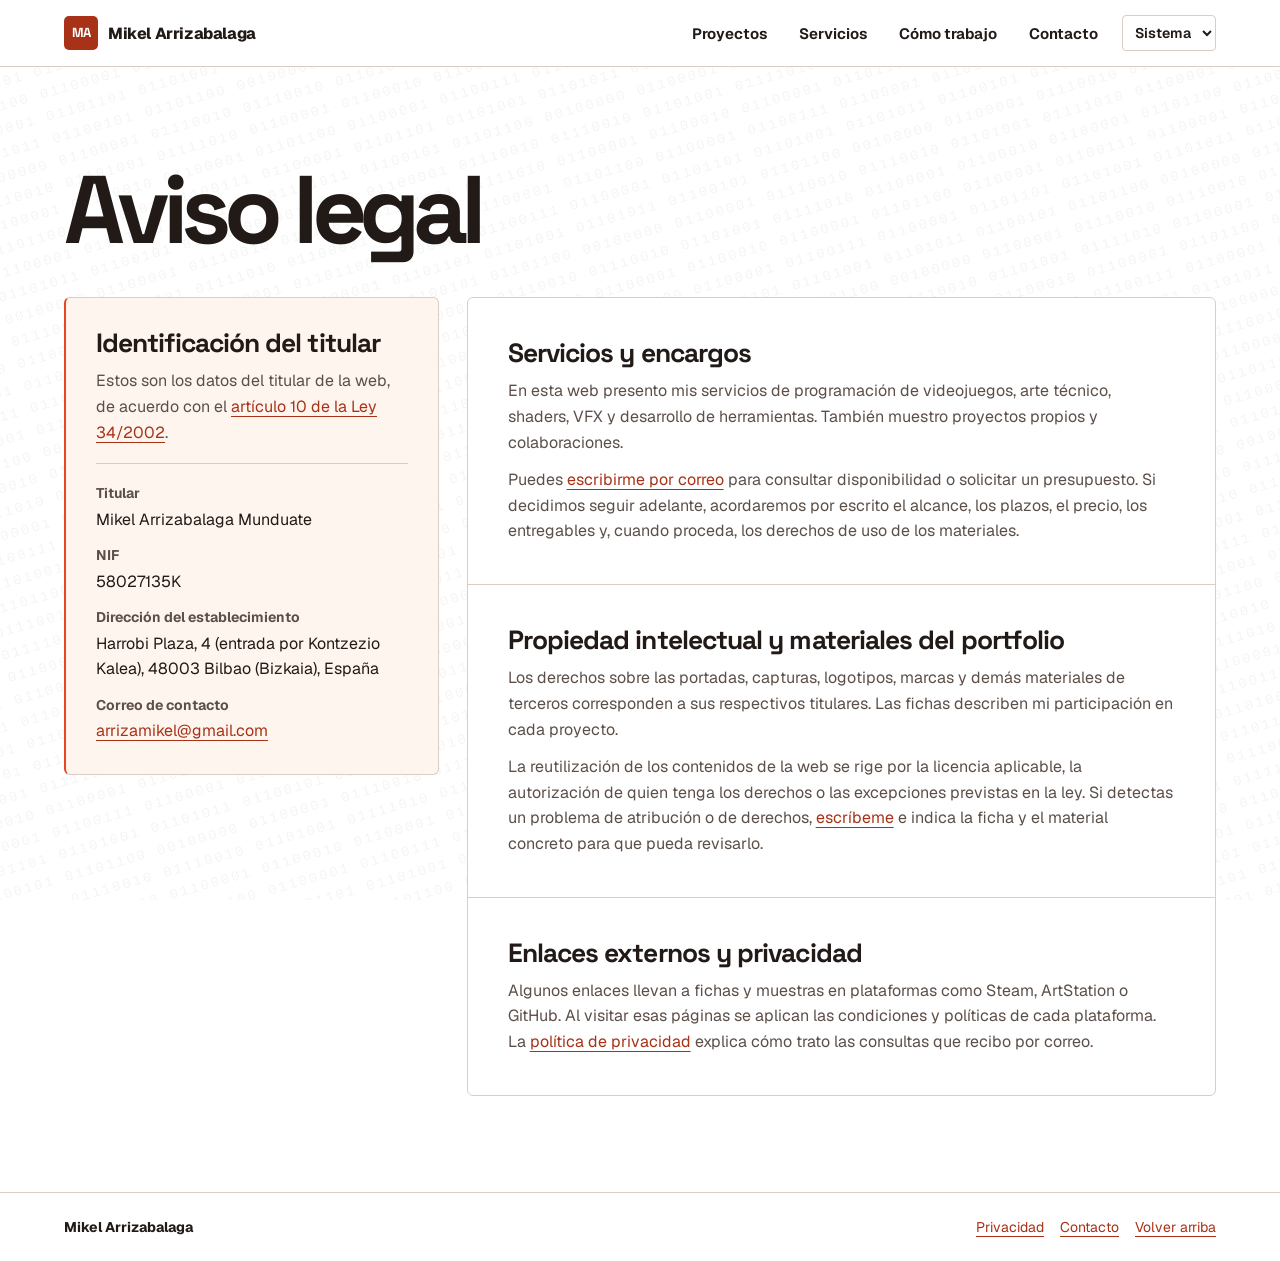
==== aviso-legal.html @ 28a79b30 "Evita redibujar el fondo durante el scroll móvil" ====
<!doctype html>
<html lang="es">
<head>
  <meta charset="utf-8">
  <meta name="viewport" content="width=device-width, initial-scale=1">
  <meta name="description" content="Identificación del titular, condiciones de consulta y derechos sobre los contenidos del portfolio de Mikel Arrizabalaga.">
  <meta name="theme-color" content="#ffffff">
  <title>Aviso legal · Mikel Arrizabalaga</title>
  <link rel="icon" type="image/png" href="assets/favicon.png">
  <script src="theme.js"></script>
  <link rel="stylesheet" href="styles.css?v=4">
  <link rel="preload" href="assets/fonts/geist.woff2" as="font" type="font/woff2" crossorigin>
  <link rel="preload" href="assets/fonts/spacegrotesk.woff2" as="font" type="font/woff2" crossorigin>
  <script src="binary-background.js?v=4" defer></script>
  <script src="app.js?v=4" defer></script>
</head>
<body id="inicio">
  <div class="binary-background" aria-hidden="true"><pre></pre></div>
  <a class="skip-link" href="#contenido">Ir al contenido</a>
  <header class="site-header">
    <div class="shell header-inner">
      <a class="brand" href="index.html#inicio"><span class="brand-mark" aria-hidden="true"></span><span>Mikel Arrizabalaga</span></a>
      <nav class="main-nav" aria-label="Navegación principal">
        <a href="proyectos.html">Proyectos</a>
        <a href="index.html#servicios">Servicios</a>
        <a href="index.html#colaboracion">Cómo trabajo</a>
        <div class="nav-contact">
          <a href="index.html#contacto">Contacto</a>
          <div class="nav-contact-links">
            <a href="mailto:arrizamikel@gmail.com">Correo</a>
            <a href="https://es.linkedin.com/in/mikel-arrizabalaga-munduate">LinkedIn</a>
          </div>
        </div>
      </nav>
      <select class="theme-select" id="theme-select" aria-label="Tema de color" hidden>
        <option value="system">Sistema</option>
        <option value="light">Claro</option>
        <option value="dark">Oscuro</option>
      </select>
    </div>
  </header>
  <main class="shell portfolio" id="contenido" tabindex="-1">
    <div class="portfolio-heading">
      <h1>Aviso legal</h1>
    </div>
    <div class="notice-layout">
      <section class="notice-holder" aria-labelledby="notice-holder-title">
        <h2 id="notice-holder-title">Identificación del titular</h2>
        <p>Estos son los datos del titular de la web, de acuerdo con el <a href="https://www.boe.es/buscar/act.php?id=BOE-A-2002-13758#a10">artículo 10 de la Ley 34/2002</a>.</p>
        <dl>
          <div><dt>Titular</dt><dd>Mikel Arrizabalaga Munduate</dd></div>
          <div><dt>NIF</dt><dd>58027135K</dd></div>
          <div><dt>Dirección del establecimiento</dt><dd>Harrobi Plaza, 4 (entrada por Kontzezio Kalea), 48003 Bilbao (Bizkaia), España</dd></div>
          <div><dt>Correo de contacto</dt><dd><a href="mailto:arrizamikel@gmail.com">arrizamikel@gmail.com</a></dd></div>
        </dl>
      </section>

      <div class="notice-terms">
        <section class="notice-section" aria-labelledby="notice-services-title">
          <h2 id="notice-services-title">Servicios y encargos</h2>
          <p>En esta web presento mis servicios de programación de videojuegos, arte técnico, shaders, VFX y desarrollo de herramientas. También muestro proyectos propios y colaboraciones.</p>
          <p>Puedes <a href="index.html#contacto">escribirme por correo</a> para consultar disponibilidad o solicitar un presupuesto. Si decidimos seguir adelante, acordaremos por escrito el alcance, los plazos, el precio, los entregables y, cuando proceda, los derechos de uso de los materiales.</p>
        </section>

        <section class="notice-section" aria-labelledby="notice-rights-title">
          <h2 id="notice-rights-title">Propiedad intelectual y materiales del portfolio</h2>
          <p>Los derechos sobre las portadas, capturas, logotipos, marcas y demás materiales de terceros corresponden a sus respectivos titulares. Las fichas describen mi participación en cada proyecto.</p>
          <p>La reutilización de los contenidos de la web se rige por la licencia aplicable, la autorización de quien tenga los derechos o las excepciones previstas en la ley. Si detectas un problema de atribución o de derechos, <a href="mailto:arrizamikel@gmail.com?subject=Consulta%20sobre%20el%20aviso%20legal">escríbeme</a> e indica la ficha y el material concreto para que pueda revisarlo.</p>
        </section>

        <section class="notice-section" aria-labelledby="notice-privacy-title">
          <h2 id="notice-privacy-title">Enlaces externos y privacidad</h2>
          <p>Algunos enlaces llevan a fichas y muestras en plataformas como Steam, ArtStation o GitHub. Al visitar esas páginas se aplican las condiciones y políticas de cada plataforma. La <a href="privacidad.html">política de privacidad</a> explica cómo trato las consultas que recibo por correo.</p>
        </section>
      </div>
    </div>
  </main>
  <footer class="site-footer">
    <div class="shell footer-inner">
      <span>Mikel Arrizabalaga</span>
      <div class="footer-actions">
        <a href="privacidad.html">Privacidad</a>
        <a href="index.html#contacto">Contacto</a>
        <a href="#inicio">Volver arriba</a>
      </div>
    </div>
  </footer>
</body>
</html>
---- styles.css ----
@font-face {
  font-family: "Geist";
  src: url("assets/fonts/geist.woff2") format("woff2");
  font-style: normal;
  font-weight: 400 900;
  font-display: swap;
}
@font-face {
  font-family: "Space Grotesk";
  src: url("assets/fonts/spacegrotesk.woff2") format("woff2");
  font-style: normal;
  font-weight: 400 700;
  font-display: swap;
}

:root {
  color-scheme: light;
  --font-text: "Geist", "Segoe UI", system-ui, sans-serif;
  --font-bits: ui-monospace, Consolas, monospace;
  font-family: var(--font-text);
  --paper: #fff;
  --surface: #fff;
  --on-action: #fff;
  --action-hover: #86270e;
  --text-hover: #7f230c;
  --stroke: #cc3918;
  --hero-glow: #ffffffc9;
  --shadow: #211a1712;
  --ink: #211a17;
  --muted: #5c4f48;
  --line: #d9cdc6;
  --accent: #e74622;
  --action: #a83217;
  --pale: #fff5ef;
  --gutter: clamp(18px, 5vw, 72px);
  --section-space: clamp(52px, 7.5vw, 104px);
  --heading-gap: clamp(23px, 3.2vw, 40px);
  --card-gap: clamp(16px, 2.2vw, 28px);
  --panel-pad: clamp(20px, 3.25vw, 40px);
  background: var(--paper);
  color: var(--ink);
}

:root[data-theme="dark"] {
  color-scheme: dark;
  --paper: #080808;
  --surface: #171717;
  --ink: #fff;
  --muted: #c7c7c7;
  --line: #424242;
  --accent: #ff7545;
  --action: #ff834f;
  --pale: #232323;
  --on-action: #080808;
  --action-hover: #ff9b70;
  --text-hover: #ff9b70;
  --stroke: #ff834f;
  --hero-glow: #080808c9;
  --shadow: #0005;
}

*, *::before, *::after { box-sizing: border-box; }
[hidden] { display: none !important; }
body { position: relative; isolation: isolate; min-height: 100vh; margin: 0; }
body, input, textarea, select, button { font-size: 1rem; }
a { color: inherit; }
:focus-visible { outline: 2px solid var(--action); outline-offset: 4px; }
h1, h2, h3, p, dl, dd { margin: 0; }
h1, h2, h3, h4 { font-family: "Space Grotesk", var(--font-text); }
button, select, textarea { font: inherit; }
button { cursor: pointer; }
.shell { width: min(calc(100% - var(--gutter) * 2), 1190px); margin-inline: auto; }
[id] { scroll-margin-block-start: 90px; }
#contenido:focus { outline: none; }
.skip-link { position: fixed; z-index: 4; top: 10px; left: 10px; transform: translateY(calc(-100% - 18px)); padding: 10px 16px; background: var(--paper); border: 1px solid var(--action); }
.skip-link:focus { transform: none; }

.binary-background { position: fixed; z-index: -2; inset: 0; overflow: hidden; pointer-events: none; user-select: none; }
.binary-background pre {
  position: absolute;
  top: 50%;
  left: 50%;
  width: max-content;
  margin: 0;
  transform: translate(-50%, -50%) rotate(-16deg);
  color: var(--ink);
  opacity: .045;
  font: 500 .875rem/1.4375rem var(--font-bits);
  letter-spacing: .16em;
}
.binary-wave { position: fixed; z-index: -1; inset: 0; overflow: hidden; pointer-events: none; color: var(--accent); }
.binary-wave canvas { position: absolute; top: 0; left: 0; }
@media (pointer: coarse) {
  .binary-background, .binary-wave {
    bottom: auto;
    height: 100vh;
    height: 100lvh;
  }
}

.site-header {
  position: sticky;
  z-index: 2;
  top: 0;
  border-bottom: 1px solid var(--line);
  background: var(--paper);
}
.header-inner, .footer-inner { display: flex; align-items: center; justify-content: space-between; gap: 8px 24px; min-height: 66px; }
.header-inner {
  display: grid;
  grid-template-columns: auto minmax(0, 1fr) auto;
  column-gap: clamp(10px, 2vw, 24px);
}
.header-inner > .main-nav { justify-content: flex-end; }
.theme-select {
  padding: 6px 8px;
  min-height: 36px;
  border: 1px solid var(--line);
  border-radius: 4px;
  background: var(--surface);
  color: var(--ink);
  font-size: .875rem;
  font-weight: 630;
  cursor: pointer;
}
.brand { display: inline-flex; align-items: center; gap: 10px; font-weight: 780; letter-spacing: -.025em; text-decoration: none; }
.brand-mark {
  display: inline-grid;
  place-items: center;
  width: 34px;
  height: 34px;
  border-radius: 5px;
  color: var(--on-action);
  background: var(--action);
}
.brand-mark::before { content: 'MA'; font: 700 .82rem/1 "Space Grotesk", var(--font-text); letter-spacing: -.06em; }
.main-nav { display: flex; align-items: center; flex-wrap: wrap; gap: 4px clamp(12px, 3vw, 32px); }
.main-nav a { display: inline-flex; align-items: center; min-height: 42px; font-size: .94rem; font-weight: 650; text-decoration: none; }
.main-nav a:is(:hover, [aria-current]) { color: var(--action); text-decoration: underline; text-underline-offset: 5px; }
.nav-contact { position: relative; }
.nav-contact-links {
  position: absolute;
  inset: 100% 0 auto auto;
  display: grid;
  min-width: 148px;
  padding: 4px 12px;
  visibility: hidden;
  border: 1px solid var(--line);
  background: var(--paper);
  box-shadow: 0 8px 20px var(--shadow);
}
.nav-contact:not([data-dismissed]):focus-within .nav-contact-links { visibility: visible; }
@media (hover: hover) and (pointer: fine) {
  .nav-contact:not([data-dismissed]):hover .nav-contact-links { visibility: visible; }
}

.hero {
  position: relative;
  display: grid;
  justify-items: center;
  align-content: center;
  gap: clamp(32px, 4.5vw, 58px);
  text-align: center;
  padding-block: clamp(48px, 6vw, 86px);
}
.hero::before {
  content: '';
  position: absolute;
  z-index: -1;
  inset: 0;
  background: radial-gradient(ellipse at center, var(--paper) 12%, var(--hero-glow) 41%, transparent 74%);
  pointer-events: none;
}
.eyebrow { color: var(--action); font-size: .9375rem; font-weight: 650; }
.hero h1 { margin-top: 18px; font-size: clamp(2.8rem, 8.4vw, 7.35rem); letter-spacing: -.072em; line-height: .95; }
.hero h1 > span { display: inline-block; }
.hero-description { max-width: 52ch; margin: 24px auto 0; color: var(--muted); font-size: clamp(1.0625rem, 1.6vw, 1.25rem); line-height: 1.55; text-wrap: balance; }
.hero-actions, .summary-actions { display: flex; align-items: center; gap: 8px 12px; flex-wrap: wrap; }
.hero-actions { justify-content: center; margin-top: 26px; }
.hero-actions .button { padding-inline: clamp(15px, 2vw, 24px); }
.button { display: inline-flex; align-items: center; justify-content: center; min-height: 44px; padding: 9px 15px; border: 1px solid transparent; border-radius: 4px; color: inherit; font: 700 .94rem/1.35 var(--font-text); text-decoration: none; }
.button-primary { color: var(--on-action); background: var(--action); }
.button-primary:hover { background: var(--action-hover); }
.button-outline { background: var(--paper); border-color: var(--line); }
.button-outline:not(:disabled):hover { border-color: var(--action); color: var(--action); }
.button-outline:disabled { color: var(--muted); background: transparent; cursor: default; }

.hero-mark {
  display: grid;
  grid-template-columns: auto minmax(0, 1fr);
  align-items: center;
  width: min(100%, 36rem);
  padding-block: clamp(10px, 1.6vw, 20px);
  border-block-start: 1px solid var(--line);
  color: var(--ink);
  text-align: left;
  user-select: none;
}
.hero-digits {
  display: flex;
  align-items: center;
  gap: .035em;
  padding-inline-end: clamp(16px, 2.5vw, 32px);
  border-inline-end: 1px solid var(--line);
  color: var(--accent);
  font: 700 clamp(3.5rem, 6.8vw, 5.75rem)/.95 var(--font-bits);
  letter-spacing: -.08em;
}
.hero-digits span:first-child { color: var(--action); }
.hero-message {
  display: grid;
  align-items: center;
  min-height: 2.5em;
  padding-inline-start: clamp(16px, 2.5vw, 32px);
  font: 650 clamp(1.15rem, 2.25vw, 1.875rem)/1.25 "Space Grotesk", var(--font-text);
}
.hero-message-text { white-space: pre-wrap; overflow-wrap: anywhere; transition: opacity 200ms ease; }
.hero-message-bits { color: var(--action); font-variant-numeric: tabular-nums; }
.hero-mark[data-phase="leaving"] .hero-message-text { opacity: 0; }
@media (prefers-reduced-motion: reduce), (forced-colors: active) {
  .hero-message-text { transition: none; }
}
.hero-surname { color: var(--action); }
@supports (-webkit-text-stroke: 1px currentColor) {
  .hero-surname, .hero-digits span:first-child {
    -webkit-text-fill-color: transparent;
    -webkit-text-stroke: clamp(1.45px, .177vw, 2.5px) var(--stroke);
  }
  .hero-digits span:first-child { -webkit-text-stroke-width: clamp(1.5px, .19vw, 2.5px); }
}

@media (min-width: 831px) and (min-height: 680px) {
  .hero { min-height: min(52rem, calc(79svh - 66px)); }
}

@media (min-width: 831px) and (max-height: 850px) {
  .hero { padding-block: clamp(32px, 6svh, 52px); }
}

.home-projects .section-heading { display: flex; flex-wrap: wrap; align-items: center; justify-content: space-between; }
.featured-grid { display: grid; grid-template-columns: repeat(3, minmax(0, 1fr)); gap: var(--card-gap); }
.featured-project { overflow: hidden; border: 1px solid var(--line); border-radius: 6px; background: var(--surface); text-decoration: none; }
.featured-project:hover { border-color: var(--action); }
.featured-project > img { display: block; width: 100%; height: auto; aspect-ratio: 16 / 9; object-fit: cover; border-bottom: 1px solid var(--line); }
.featured-project > .app-cover { object-fit: contain; padding: 16px; background: var(--pale); }
.featured-project > div { padding: clamp(16px, 2vw, 26px); }
.featured-project h3 { margin: 12px 0 8px; }
.featured-project-lead h3 { font-size: clamp(1.45rem, 2.6vw, 2rem); }
@media (min-width: 920px) {
  .featured-grid { grid-template-columns: minmax(0, 1.25fr) minmax(0, 1fr); }
  .featured-project-lead { grid-row: span 2; }
  .featured-project-lead > img { aspect-ratio: 2.1; }
  .featured-project:not(.featured-project-lead) {
    display: grid;
    grid-template-columns: minmax(0, .88fr) minmax(0, 1.12fr);
    align-items: stretch;
  }
  .featured-project:not(.featured-project-lead) > img {
    height: 100%;
    aspect-ratio: auto;
    border: 0;
    border-right: 1px solid var(--line);
  }
}
.featured-project p, .contact-panel p { color: var(--muted); line-height: 1.55; }
.category-label { color: var(--ink); display: inline-flex; gap: 8px; align-items: center; font-weight: 690; font-size: .875rem; }
.category-label::before { content: ''; display: inline-block; width: 11px; height: 11px; flex: 0 0 11px; color: var(--action); background: currentColor; }
.category-games::before { clip-path: polygon(0 0, 100% 50%, 0 100%); }
.category-vr::before { border: 2px solid currentColor; background: transparent; transform: rotate(45deg) scale(.8); }
.category-apps::before { border-radius: 2px; }
.category-tech::before { border-radius: 50%; }

.section { padding-block: var(--section-space); border-top: 1px solid var(--line); }
.home-projects { padding-block-start: clamp(36px, 5.5vw, 72px); }
.service-section {
  --service-columns: minmax(0, .66fr) minmax(0, 1.34fr);
  --service-gap: clamp(22px, 4vw, 52px);
  border-top-color: var(--accent);
}
.section-heading { display: grid; gap: 12px 32px; align-items: end; margin-bottom: var(--heading-gap); }
.service-section .section-heading, .service-layout { grid-template-columns: var(--service-columns); gap: 12px var(--service-gap); }
.section-heading p { max-width: 52ch; color: var(--muted); line-height: 1.55; }
h2 { font-size: clamp(1.8rem, 3.6vw, 3.2rem); letter-spacing: -.061em; line-height: 1.07; }
h3 { font-size: clamp(1.25rem, 2.25vw, 1.75rem); line-height: 1.2; letter-spacing: -.034em; }

.service-layout { display: grid; row-gap: var(--card-gap); }
.service-options { display: grid; align-content: start; border-top: 1px solid var(--line); }
.service-options button {
  display: flex;
  align-items: center;
  min-height: 56px;
  padding: 12px 16px 12px 18px;
  border: 0;
  border-bottom: 1px solid var(--line);
  border-left: 3px solid transparent;
  background: var(--surface);
  color: var(--ink);
  font-weight: 650;
  text-align: left;
}
.service-options button:hover { color: var(--action); background: var(--surface); }
.service-options button[aria-selected="true"] { border-left-color: var(--accent); background: var(--pale); color: var(--action); font-weight: 750; }
.service-options button:focus-visible { position: relative; z-index: 1; outline-offset: -3px; }
.service-details { display: grid; gap: var(--card-gap); min-width: 0; }
.service-options[hidden] + .service-details { grid-column: 1 / -1; }
.service-panel {
  min-width: 0;
  padding: var(--panel-pad);
  border: 1px solid var(--line);
  border-radius: 6px;
  background: var(--surface);
}
.service-panel > p { max-width: 62ch; margin-top: 12px; color: var(--muted); line-height: 1.6; }
.service-panel dl { display: grid; grid-template-columns: repeat(2, minmax(0, 1fr)); gap: 16px 24px; margin-top: 24px; padding: 16px 18px; border-left: 2px solid var(--accent); background: var(--pale); }
.service-panel dt { font-size: .875rem; font-weight: 730; color: var(--action); }
.service-panel dd { margin-top: 4px; line-height: 1.5; }
.service-link { display: inline-flex; align-items: center; min-height: 44px; margin-top: 8px; font-weight: 680; color: var(--action); text-underline-offset: 4px; }
.service-link:hover { color: var(--text-hover); }

.work-list { display: grid; gap: var(--card-gap); }
.work-entry {
  display: grid;
  grid-template-columns: minmax(0, 1.12fr) minmax(0, .88fr);
  align-items: start;
  gap: var(--card-gap) clamp(24px, 5vw, 64px);
  padding: var(--panel-pad);
  border: 1px solid var(--line);
  border-radius: 6px;
  background: var(--surface);
}
.work-entry > div:first-child { max-width: 62ch; }
.work-cover { display: block; width: 100%; height: auto; }
.work-context, .work-tech { color: var(--action); font-size: .875rem; font-weight: 680; }
.work-context { margin-bottom: 8px; }
.work-entry h3 + p { margin-top: 12px; color: var(--muted); line-height: 1.6; }
.work-tech { margin-top: 14px; }
.work-release { margin-top: 8px; color: var(--muted); font-size: .875rem; }
.portfolio { padding-block: var(--section-space); }
.portfolio-heading h1 { font-size: clamp(3.1rem, 8vw, 6rem); line-height: .98; letter-spacing: -.075em; }
.portfolio-heading p { margin: 16px 0 24px; color: var(--muted); font-size: 1.125rem; }
.work-jump { display: flex; flex-wrap: wrap; gap: 10px 12px; }
.work-jump a { min-height: 42px; padding: 6px 13px; border: 1px solid var(--line); border-radius: 4px; background: var(--paper); text-decoration: none; }
.work-jump a:hover { text-decoration: underline; text-underline-offset: 4px; }
.work-group { margin-top: var(--section-space); }
.work-group:first-of-type { margin-top: clamp(34px, 4.5vw, 56px); }
.work-group-heading {
  margin-bottom: var(--card-gap);
  padding: 16px clamp(18px, 2.5vw, 28px);
  border: 1px solid var(--line);
  border-radius: 6px;
  background: var(--pale);
}
.work-group-heading h2 { font-size: clamp(1.5rem, 3vw, 2.3rem); }
.work-group-heading p { margin-top: 6px; color: var(--muted); }
.work-grid { display: grid; grid-template-columns: repeat(2, minmax(0, 1fr)); gap: var(--card-gap); }
.work-card:last-child:nth-child(odd) { grid-column: 1 / -1; }
#arte-tecnico .work-card:last-child { grid-column: auto; }
.work-card { min-width: 0; padding: clamp(18px, 2.6vw, 32px); border: 1px solid var(--line); border-radius: 6px; background: var(--surface); }
.work-card-image { display: block; width: 100%; height: auto; aspect-ratio: 16 / 9; object-fit: contain; background: var(--pale); margin-bottom: clamp(16px, 2vw, 23px); }
.work-card-icon { display: block; float: right; width: 80px; height: 80px; margin: 0 0 8px 12px; }
.work-card h3 { margin: 0; font-size: 1.25rem; }
.work-card .work-tech { margin-top: 5px; }
.work-card .work-tech + p { max-width: 60ch; margin-top: 12px; color: var(--muted); line-height: 1.6; }
.shader-preview { min-width: 0; padding: clamp(14px, 2vw, 22px); border: 1px solid var(--line); border-top: 2px solid var(--accent); background: var(--pale); }
.shader-preview h4 { margin: 0 0 9px; font-size: .95rem; }
.shader-preview canvas { display: block; width: 100%; height: auto; border: 1px solid var(--line); background: var(--paper); }
.shader-controls { display: grid; grid-template-columns: repeat(2, minmax(0, 1fr)); gap: 6px 16px; margin-top: 10px; }
.shader-controls label { display: grid; gap: 2px; min-width: 0; font-size: .875rem; font-weight: 670; }
.shader-controls label > span { display: flex; justify-content: space-between; gap: 6px; }
.shader-controls input { width: 100%; min-width: 0; height: 32px; margin: 0; accent-color: var(--action); }
.shader-controls output { color: var(--action); font-variant-numeric: tabular-nums; }
.shader-preview > p { margin-top: 5px; color: var(--muted); font-size: .8125rem; line-height: 1.4; }

.collaboration { display: grid; grid-template-columns: minmax(0, .8fr) minmax(0, 1.2fr); gap: var(--heading-gap) clamp(28px, 5vw, 60px); }
.collaboration .section-heading { display: block; margin: 0; }
.collaboration .section-heading p { margin-top: 12px; }
.process { border-top: 1px solid var(--line); }
.process-step { padding: clamp(18px, 2.5vw, 26px) clamp(16px, 2.5vw, 28px); border-bottom: 1px solid var(--line); background: var(--surface); }
.process-step h3 { font-size: 1.125rem; letter-spacing: -.02em; }
.process-step p { max-width: 61ch; margin-top: 9px; color: var(--muted); line-height: 1.55; }

.contact-panel { display: grid; grid-template-columns: minmax(0, .8fr) minmax(0, 1.2fr); gap: var(--card-gap) clamp(28px, 5vw, 60px); padding: var(--panel-pad); border: 1px solid var(--line); border-radius: 6px; background: var(--surface); }
.contact-panel p { margin-top: 9px; }
.contact-links { display: grid; justify-items: start; align-content: center; gap: 8px; margin: 0; padding: 0; list-style: none; }
.contact-links a:not(.button) { display: inline-flex; align-items: center; gap: 9px; min-height: 44px; font-weight: 650; text-underline-offset: 4px; }
.contact-links a:not(.button):hover { color: var(--action); }
.contact-links a > span[aria-hidden="true"] { display: grid; place-items: center; flex: 0 0 30px; width: 30px; height: 30px; border: 1px solid var(--line); border-radius: 4px; color: var(--action); font-size: .875rem; text-decoration: none; }
.contact-address { color: var(--muted); overflow-wrap: anywhere; }

.email-link { display: inline-block; margin-top: 4px; color: var(--action); font-weight: 680; text-underline-offset: 4px; }

.legal-document .header-inner { grid-template-columns: minmax(0, 1fr) auto; }
.legal-page { padding-block: var(--section-space); }
.legal-page h1 { font-size: clamp(2rem, 5vw, 3.5rem); line-height: 1.05; letter-spacing: -.045em; }
.legal-content { max-width: 70ch; padding: var(--panel-pad); border: 1px solid var(--line); border-radius: 6px; background: var(--surface); overflow-wrap: anywhere; }
.legal-content h2 { margin-block: 1.6em .45em; font-size: 1.2rem; letter-spacing: -.02em; }
.legal-content h2:first-child { margin-top: 0; }
.legal-content p + p { margin-top: .75em; }
.legal-content dl { display: grid; gap: .75em; margin: 0; }
.legal-content p + dl { margin-top: 1em; }
.legal-content dt { font-weight: 700; }
.legal-content dd { margin: 0; }
.legal-content a { color: var(--action); text-underline-offset: 4px; }

.notice-layout {
  display: grid;
  grid-template-columns: minmax(0, 1fr) minmax(0, 2fr);
  align-items: start;
  gap: var(--card-gap);
  margin-top: var(--heading-gap);
  line-height: 1.6;
  overflow-wrap: anywhere;
}
.notice-holder, .notice-terms { border: 1px solid var(--line); border-radius: 6px; }
.notice-holder {
  padding: clamp(18px, 2.5vw, 30px);
  border-inline-start: 2px solid var(--accent);
  background: var(--pale);
}
.notice-terms { background: var(--surface); }
.notice-section { padding: var(--panel-pad); }
.notice-section + .notice-section { border-top: 1px solid var(--line); }
.notice-layout h2 { margin-bottom: 10px; font-size: clamp(1.25rem, 2.1vw, 1.65rem); line-height: 1.15; letter-spacing: -.035em; }
.notice-layout p { max-width: 68ch; color: var(--muted); }
.notice-layout p + p { margin-top: .75em; }
.notice-layout a { color: var(--action); text-underline-offset: 4px; }
.notice-holder dl { display: grid; gap: 12px; margin-top: 18px; padding-top: 18px; border-top: 1px solid var(--line); }
.notice-holder dt { color: var(--muted); font-size: .875rem; font-weight: 680; }
.notice-holder dd { margin-top: 2px; }

.site-footer { border-top: 1px solid var(--line); background: var(--surface); }
.footer-inner { color: var(--muted); font-size: .875rem; padding-block: 12px; }
.footer-inner > span { color: var(--ink); font-weight: 730; }
.footer-actions { display: flex; align-items: center; flex-wrap: wrap; gap: 0 16px; }
.footer-inner a, .motion-toggle { display: inline-flex; align-items: center; min-height: 44px; color: var(--action); font-size: inherit; text-decoration: underline; text-underline-offset: 4px; }
.motion-toggle { padding: 0; border: 0; background: transparent; }

@media (max-width: 760px) {
  [id] { scroll-margin-block-start: 120px; }
  .header-inner { grid-template-columns: minmax(0, 1fr) auto; padding-block: 8px; row-gap: 2px; }
  .header-inner > .main-nav { grid-column: 1 / -1; grid-row: 2; justify-content: flex-start; }
  .theme-select { grid-column: 2; grid-row: 1; justify-self: end; }
  .notice-layout { grid-template-columns: minmax(0, 1fr); }
}
@media (max-width: 640px) {
  .hero { gap: 30px; padding-block: 44px 34px; }
  .hero h1 { font-size: clamp(2.65rem, 11.5vw, 4.15rem); }
  .hero-description { margin-top: 15px; }
  .hero-actions { margin-top: 18px; }
  .service-section { --service-columns: minmax(0, 1fr); }
  .collaboration, .work-entry, .work-grid, .contact-panel { grid-template-columns: minmax(0, 1fr); }
  .service-options { grid-template-columns: repeat(2, minmax(0, 1fr)); }
  .service-options button { min-height: 49px; padding-inline: 10px; font-size: .9rem; }
  .service-options button:last-child:nth-child(odd) { grid-column: 1 / -1; }
  .featured-grid { grid-template-columns: minmax(0, 1fr); }
  .featured-project { display: grid; grid-template-columns: minmax(0, .75fr) minmax(0, 1.25fr); }
  .featured-project > img { height: 100%; aspect-ratio: auto; border-bottom: 0; border-right: 1px solid var(--line); }
  .featured-project > .app-cover { padding: 8px; }
  .featured-project-lead { display: block; }
  .featured-project-lead > img { height: auto; aspect-ratio: 16 / 9; border: 0; border-bottom: 1px solid var(--line); }
  .footer-inner { flex-wrap: wrap; padding-block: 10px; }
}
@media (max-width: 400px) {
  .header-inner > .main-nav { justify-content: space-between; column-gap: 4px; }
  .main-nav a { font-size: .875rem; }
  .service-panel dl { grid-template-columns: minmax(0, 1fr); }
  .hero-mark { grid-template-columns: minmax(0, 1fr); justify-items: center; gap: 7px; padding-block: 16px 4px; text-align: center; }
  .hero-digits { padding-inline-end: 0; border-inline-end: 0; }
  .hero-message { width: 100%; padding-inline-start: 0; }
}
@media (prefers-reduced-motion: no-preference) and (forced-colors: none) {
  ::highlight(binary-pending) {
    color: transparent;
    -webkit-text-fill-color: transparent;
    -webkit-text-stroke-color: transparent;
    stroke-color: transparent;
  }
  .binary-line {
    position: absolute;
    transform: translateY(-50%);
    z-index: 1;
    overflow: hidden;
    width: var(--binary-width);
    width: round(down, var(--binary-width), calc(1ch + .035em));
    clip-path: inset(0 0 0 var(--binary-cut, 0px));
    clip-path: inset(0 0 0 round(up, var(--binary-cut, 0px), calc(1ch + .035em)));
    color: var(--action);
    font: 600 1em/1.1 "Segoe UI", system-ui, sans-serif;
    font-variant-numeric: tabular-nums;
    letter-spacing: .035em;
    white-space: nowrap;
    pointer-events: none;
    user-select: none;
  }
  .binary-line-inverse { color: var(--on-action); }
}
@media (forced-colors: active) {
  .brand-mark { border: 1px solid ButtonText; }
  .hero-surname, .hero-digits span:first-child { -webkit-text-fill-color: currentColor; -webkit-text-stroke: 0; }
  .service-options button[aria-selected="true"] { border: 2px solid Highlight; }
}
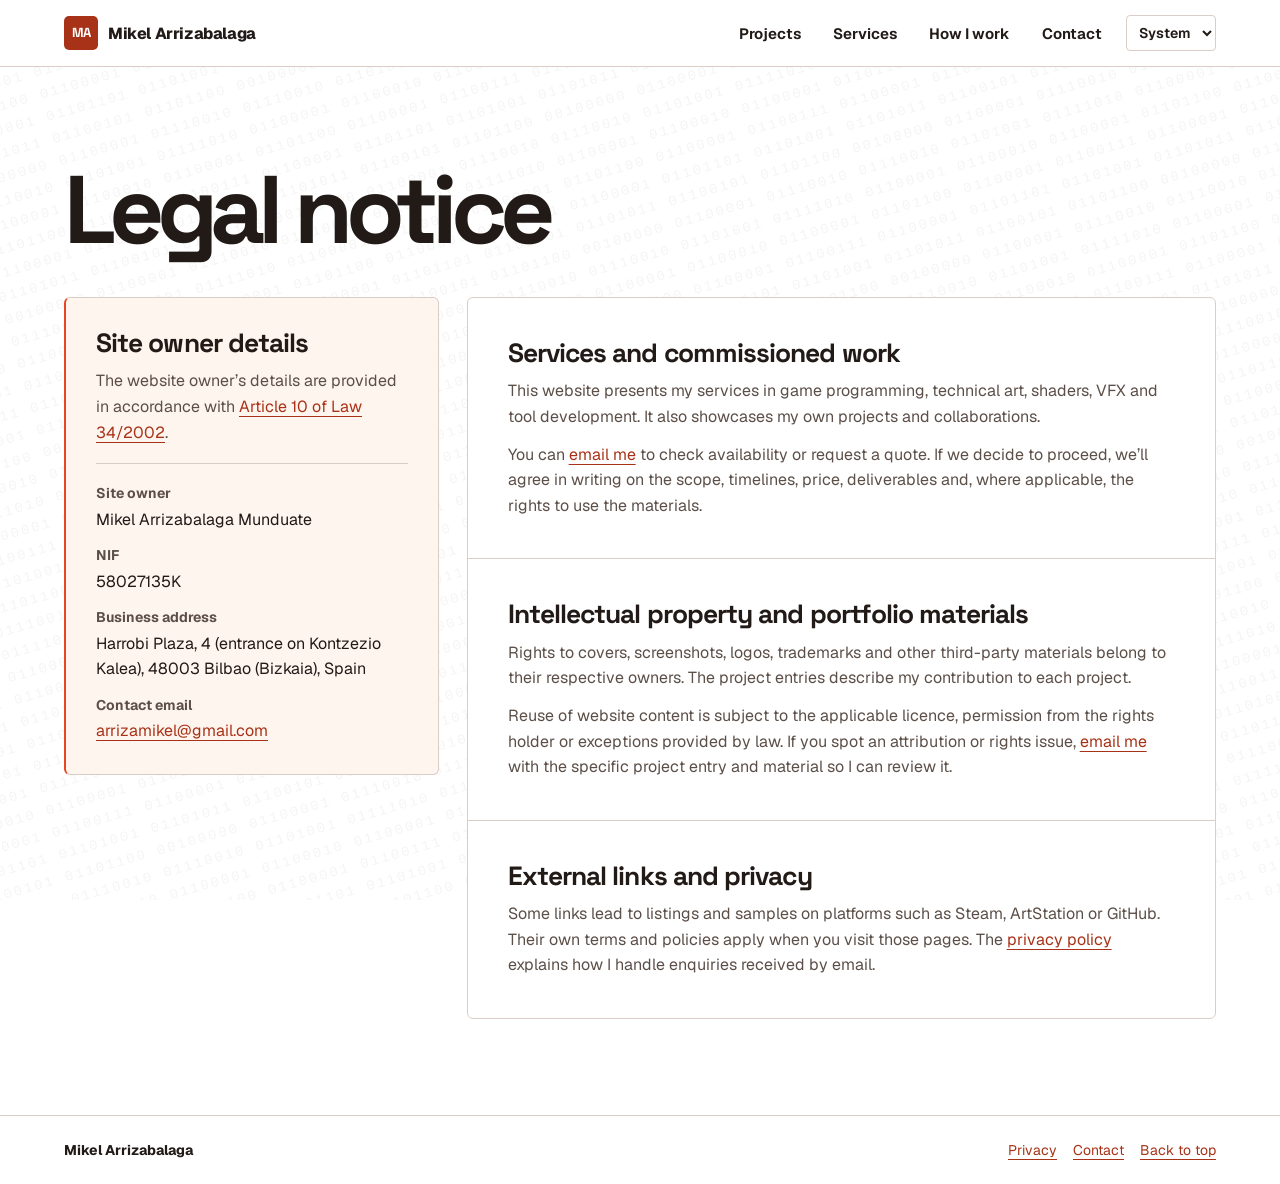
==== commit e3e4dc76: "Añade euskera e inglés al portfolio y actualiza sus textos" ====
--- a/aviso-legal.html
+++ b/aviso-legal.html
@@ -3,74 +3,76 @@
 <head>
   <meta charset="utf-8">
   <meta name="viewport" content="width=device-width, initial-scale=1">
-  <meta name="description" content="Identificación del titular, condiciones de consulta y derechos sobre los contenidos del portfolio de Mikel Arrizabalaga.">
+  <meta name="description" content="Identificación del titular, condiciones de consulta y derechos sobre los contenidos del portfolio de Mikel Arrizabalaga." data-i18n-content="legal.description">
   <meta name="theme-color" content="#ffffff">
-  <title>Aviso legal · Mikel Arrizabalaga</title>
-  <link rel="icon" type="image/png" href="assets/favicon.png">
+  <title data-i18n="legal.title">Aviso legal · Mikel Arrizabalaga</title>
+  <link rel="canonical" href="https://mikelarrizabalaga.github.io/Mikel-Game-Dev-Web/aviso-legal.html">
+  <link rel="icon" type="image/png" sizes="64x64" href="assets/favicon-ma.png">
   <script src="theme.js"></script>
-  <link rel="stylesheet" href="styles.css?v=4">
+  <script src="i18n.js" defer></script>
+  <link rel="stylesheet" href="styles.css?v=5">
   <link rel="preload" href="assets/fonts/geist.woff2" as="font" type="font/woff2" crossorigin>
   <link rel="preload" href="assets/fonts/spacegrotesk.woff2" as="font" type="font/woff2" crossorigin>
-  <script src="binary-background.js?v=4" defer></script>
-  <script src="app.js?v=4" defer></script>
+  <script src="binary-background.js?v=5" defer></script>
+  <script src="app.js?v=5" defer></script>
 </head>
 <body id="inicio">
   <div class="binary-background" aria-hidden="true"><pre></pre></div>
-  <a class="skip-link" href="#contenido">Ir al contenido</a>
+  <a class="skip-link" href="#contenido" data-i18n="common.skip">Ir al contenido</a>
   <header class="site-header">
     <div class="shell header-inner">
       <a class="brand" href="index.html#inicio"><span class="brand-mark" aria-hidden="true"></span><span>Mikel Arrizabalaga</span></a>
-      <nav class="main-nav" aria-label="Navegación principal">
-        <a href="proyectos.html">Proyectos</a>
-        <a href="index.html#servicios">Servicios</a>
-        <a href="index.html#colaboracion">Cómo trabajo</a>
+      <nav class="main-nav" aria-label="Navegación principal" data-i18n-aria-label="common.nav">
+        <a href="proyectos.html" data-i18n="common.projects">Proyectos</a>
+        <a href="index.html#servicios" data-i18n="common.services">Servicios</a>
+        <a href="index.html#colaboracion" data-i18n="common.process">Cómo trabajo</a>
         <div class="nav-contact">
-          <a href="index.html#contacto">Contacto</a>
+          <a href="index.html#contacto" data-i18n="common.contact">Contacto</a>
           <div class="nav-contact-links">
-            <a href="mailto:arrizamikel@gmail.com">Correo</a>
+            <a href="mailto:arrizamikel@gmail.com" data-i18n="common.email">Correo</a>
             <a href="https://es.linkedin.com/in/mikel-arrizabalaga-munduate">LinkedIn</a>
           </div>
         </div>
       </nav>
-      <select class="theme-select" id="theme-select" aria-label="Tema de color" hidden>
-        <option value="system">Sistema</option>
-        <option value="light">Claro</option>
-        <option value="dark">Oscuro</option>
+      <select class="theme-select" id="theme-select" aria-label="Tema de color" data-i18n-aria-label="common.theme" hidden>
+        <option value="system" data-i18n="common.system">Sistema</option>
+        <option value="light" data-i18n="common.light">Claro</option>
+        <option value="dark" data-i18n="common.dark">Oscuro</option>
       </select>
     </div>
   </header>
   <main class="shell portfolio" id="contenido" tabindex="-1">
     <div class="portfolio-heading">
-      <h1>Aviso legal</h1>
+      <h1 data-i18n="common.legal">Aviso legal</h1>
     </div>
     <div class="notice-layout">
       <section class="notice-holder" aria-labelledby="notice-holder-title">
-        <h2 id="notice-holder-title">Identificación del titular</h2>
-        <p>Estos son los datos del titular de la web, de acuerdo con el <a href="https://www.boe.es/buscar/act.php?id=BOE-A-2002-13758#a10">artículo 10 de la Ley 34/2002</a>.</p>
+        <h2 id="notice-holder-title" data-i18n="legal.ownerInfo">Identificación del titular</h2>
+        <p data-i18n-rich="legal.identification">Estos son los datos del titular de la web, de acuerdo con el <a href="https://www.boe.es/buscar/act.php?id=BOE-A-2002-13758#a10">artículo 10 de la Ley 34/2002</a>.</p>
         <dl>
-          <div><dt>Titular</dt><dd>Mikel Arrizabalaga Munduate</dd></div>
+          <div><dt data-i18n="legal.owner">Titular</dt><dd>Mikel Arrizabalaga Munduate</dd></div>
           <div><dt>NIF</dt><dd>58027135K</dd></div>
-          <div><dt>Dirección del establecimiento</dt><dd>Harrobi Plaza, 4 (entrada por Kontzezio Kalea), 48003 Bilbao (Bizkaia), España</dd></div>
-          <div><dt>Correo de contacto</dt><dd><a href="mailto:arrizamikel@gmail.com">arrizamikel@gmail.com</a></dd></div>
+          <div><dt data-i18n="legal.address">Dirección del establecimiento</dt><dd data-i18n="legal.addressValue">Harrobi Plaza, 4 (entrada por Kontzezio Kalea), 48003 Bilbao (Bizkaia), España</dd></div>
+          <div><dt data-i18n="legal.contactEmail">Correo de contacto</dt><dd><a href="mailto:arrizamikel@gmail.com">arrizamikel@gmail.com</a></dd></div>
         </dl>
       </section>
 
       <div class="notice-terms">
         <section class="notice-section" aria-labelledby="notice-services-title">
-          <h2 id="notice-services-title">Servicios y encargos</h2>
-          <p>En esta web presento mis servicios de programación de videojuegos, arte técnico, shaders, VFX y desarrollo de herramientas. También muestro proyectos propios y colaboraciones.</p>
-          <p>Puedes <a href="index.html#contacto">escribirme por correo</a> para consultar disponibilidad o solicitar un presupuesto. Si decidimos seguir adelante, acordaremos por escrito el alcance, los plazos, el precio, los entregables y, cuando proceda, los derechos de uso de los materiales.</p>
+          <h2 id="notice-services-title" data-i18n="legal.services">Servicios y encargos</h2>
+          <p data-i18n="legal.servicesDetail">En esta web presento mis servicios de programación de videojuegos, arte técnico, shaders, VFX y desarrollo de herramientas. También muestro proyectos propios y colaboraciones.</p>
+          <p data-i18n-rich="legal.quotes">Puedes <a href="index.html#contacto">escribirme por correo</a> para consultar disponibilidad o solicitar un presupuesto. Si decidimos seguir adelante, acordaremos por escrito el alcance, los plazos, el precio, los entregables y, cuando proceda, los derechos de uso de los materiales.</p>
         </section>
 
         <section class="notice-section" aria-labelledby="notice-rights-title">
-          <h2 id="notice-rights-title">Propiedad intelectual y materiales del portfolio</h2>
-          <p>Los derechos sobre las portadas, capturas, logotipos, marcas y demás materiales de terceros corresponden a sus respectivos titulares. Las fichas describen mi participación en cada proyecto.</p>
-          <p>La reutilización de los contenidos de la web se rige por la licencia aplicable, la autorización de quien tenga los derechos o las excepciones previstas en la ley. Si detectas un problema de atribución o de derechos, <a href="mailto:arrizamikel@gmail.com?subject=Consulta%20sobre%20el%20aviso%20legal">escríbeme</a> e indica la ficha y el material concreto para que pueda revisarlo.</p>
+          <h2 id="notice-rights-title" data-i18n="legal.rights">Propiedad intelectual y materiales del portfolio</h2>
+          <p data-i18n="legal.thirdParty">Los derechos sobre las portadas, capturas, logotipos, marcas y demás materiales de terceros corresponden a sus respectivos titulares. Las fichas describen mi participación en cada proyecto.</p>
+          <p data-i18n-rich="legal.reuse">La reutilización de los contenidos de la web se rige por la licencia aplicable, la autorización de quien tenga los derechos o las excepciones previstas en la ley. Si detectas un problema de atribución o de derechos, <a href="mailto:arrizamikel@gmail.com?subject=Consulta%20sobre%20el%20aviso%20legal" data-i18n-subject="legal.subject">escríbeme</a> e indica la ficha y el material concreto para que pueda revisarlo.</p>
         </section>
 
         <section class="notice-section" aria-labelledby="notice-privacy-title">
-          <h2 id="notice-privacy-title">Enlaces externos y privacidad</h2>
-          <p>Algunos enlaces llevan a fichas y muestras en plataformas como Steam, ArtStation o GitHub. Al visitar esas páginas se aplican las condiciones y políticas de cada plataforma. La <a href="privacidad.html">política de privacidad</a> explica cómo trato las consultas que recibo por correo.</p>
+          <h2 id="notice-privacy-title" data-i18n="legal.external">Enlaces externos y privacidad</h2>
+          <p data-i18n-rich="legal.externalDetail">Algunos enlaces llevan a fichas y muestras en plataformas como Steam, ArtStation o GitHub. Al visitar esas páginas se aplican las condiciones y políticas de cada plataforma. La <a href="privacidad.html">política de privacidad</a> explica cómo trato las consultas que recibo por correo.</p>
         </section>
       </div>
     </div>
@@ -79,9 +81,9 @@
     <div class="shell footer-inner">
       <span>Mikel Arrizabalaga</span>
       <div class="footer-actions">
-        <a href="privacidad.html">Privacidad</a>
-        <a href="index.html#contacto">Contacto</a>
-        <a href="#inicio">Volver arriba</a>
+        <a href="privacidad.html" data-i18n="common.privacy">Privacidad</a>
+        <a href="index.html#contacto" data-i18n="common.contact">Contacto</a>
+        <a href="#inicio" data-i18n="common.top">Volver arriba</a>
       </div>
     </div>
   </footer>
--- a/styles.css
+++ b/styles.css
@@ -70,7 +70,7 @@
 button, select, textarea { font: inherit; }
 button { cursor: pointer; }
 .shell { width: min(calc(100% - var(--gutter) * 2), 1190px); margin-inline: auto; }
-[id] { scroll-margin-block-start: 90px; }
+[id] { scroll-margin-block-start: max(90px, calc(var(--header-height, 0px) + 12px)); }
 #contenido:focus { outline: none; }
 .skip-link { position: fixed; z-index: 4; top: 10px; left: 10px; transform: translateY(calc(-100% - 18px)); padding: 10px 16px; background: var(--paper); border: 1px solid var(--action); }
 .skip-link:focus { transform: none; }
@@ -436,7 +436,7 @@
 .motion-toggle { padding: 0; border: 0; background: transparent; }
 
 @media (max-width: 760px) {
-  [id] { scroll-margin-block-start: 120px; }
+  [id] { scroll-margin-block-start: max(120px, calc(var(--header-height, 0px) + 12px)); }
   .header-inner { grid-template-columns: minmax(0, 1fr) auto; padding-block: 8px; row-gap: 2px; }
   .header-inner > .main-nav { grid-column: 1 / -1; grid-row: 2; justify-content: flex-start; }
   .theme-select { grid-column: 2; grid-row: 1; justify-self: end; }
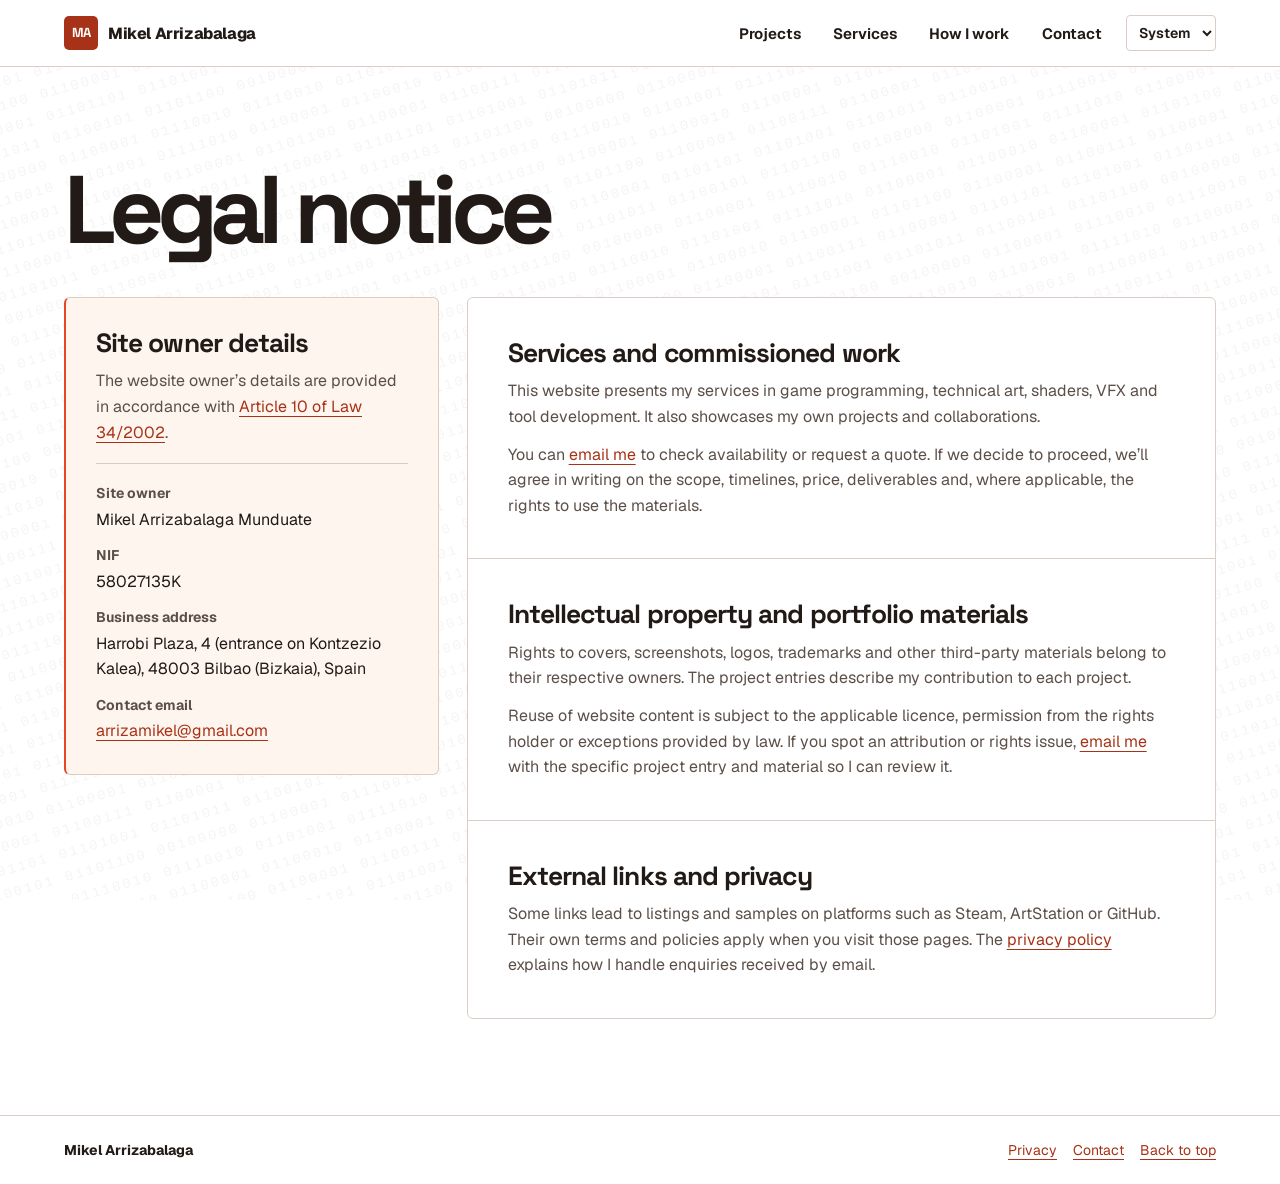
==== commit 725e7bc0: "Pule los textos y aclara los créditos del portfolio" ====
--- a/aviso-legal.html
+++ b/aviso-legal.html
@@ -9,7 +9,7 @@
   <link rel="canonical" href="https://mikelarrizabalaga.github.io/Mikel-Game-Dev-Web/aviso-legal.html">
   <link rel="icon" type="image/png" sizes="64x64" href="assets/favicon-ma.png">
   <script src="theme.js"></script>
-  <script src="i18n.js" defer></script>
+  <script src="i18n.js?v=2" defer></script>
   <link rel="stylesheet" href="styles.css?v=5">
   <link rel="preload" href="assets/fonts/geist.woff2" as="font" type="font/woff2" crossorigin>
   <link rel="preload" href="assets/fonts/spacegrotesk.woff2" as="font" type="font/woff2" crossorigin>
